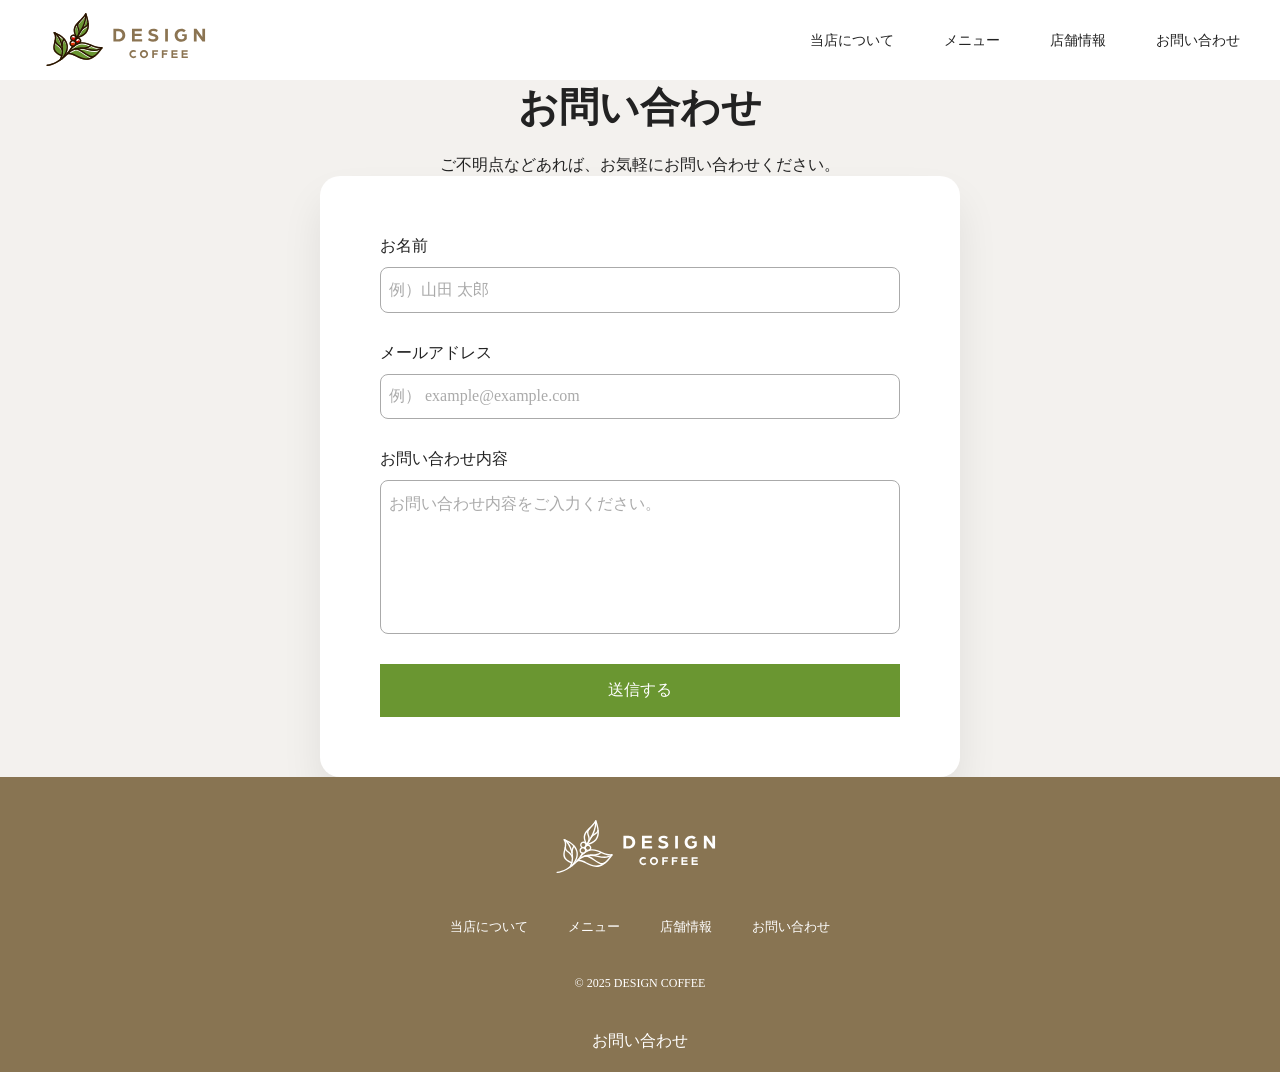
==== contact.html @ 680d5650 "Update contact.html" ====
<!DOCTYPE html>
<html lang="ja">

<head>
	<meta charset="UTF-8">
	<meta name="viewport" content="width=device-width, initial-scale=1.0">
	<title>Document</title>
	<link rel="stylesheet" href="style1.css">
	<link rel="stylesheet" href="reset.css">
	<link rel="stylesheet" href="./style2.css">
</head>

<body>
	<header>
		<h1>
			<a href="index1.html" class="logo">
				<img src="img/logo.svg" alt="DESIGN COFFEEのロゴ">
			</a>
		</h1>
		<nav>
			<ul>
				<li><a href="index1.html#about">当店について</a></li>
				<li><a href="index1.html#menu">メニュー</a></li>
				<li><a href="index1.html#shop">店舗情報</a></li>
				<li><a href="index1.html#contact">お問い合わせ</a></li>
			</ul>
		</nav>
	</header>
<main>
	<main class="lower-main">
		<div class="lower-heading-group">
			<h2>お問い合わせ</h2>
			<p>ご不明点などあれば、お気軽にお問い合わせください。</p>
		</div>
		<form class="form-box" action="https://api.staticforms.xyz/submit" method="post">
	<input type="hidden" name="accessKey" value="sf_72eaf59fbf68875d3f98c54a">
	<input type="hidden" name="redirectTo" value="https://www.sus.ac.jp/">
	<div class="form-item">
		<label>お名前</label>
		<input type="text" name="name" placeholder="例）山田 太郎">
	</div>
	<div class="form-item">
		<label>メールアドレス</label>
		<input type="email" name="email" placeholder="例） example@example.com">
	</div>
	<div class="form-item">
		<label>お問い合わせ内容</label>
		<textarea rows="7" name="message" placeholder="お問い合わせ内容をご入力ください。"></textarea>
	</div>
	<div class="form-item">
		<button type="submit">送信する</button>
	</div>
	<input type="hidden" name="redirectTo" value="https://www.sus.ac.jp/">
	</form>
</main>	

<footer>
	<a href="index1.html" class="logo">
		<img src="img/logo-white.svg" alt="DESIGN COFFEEのロゴ">
	</a>
	<nav>
		<ul>
			<li>
				<a href="index1.html#about">当店について</a>
			</li>
			<li>
				<a href="index1.html#menu">メニュー</a>
			</li>
			<li>
				<a href="index1.html#shop">店舗情報</a>
			</li>
			<li>
				<a href="index1.html#contact">お問い合わせ</a>
			</li>
		</ul>
	</nav>
	<p class="copyright">&copy; 2025 DESIGN COFFEE</p>
	<a href="contact.html">お問い合わせ</a>
</footer>
</body>
</html>
---- style1.css ----
.container {
	max-width: 1160px;
	margin: 0 auto;
	padding: 0 40;

}

header {
	padding: 10px 40px;
	display: flex;
	align-items: center;
	justify-content: space-between;

	.logo {
		display: block;

		img {
			display: block;
			height: 60px;
		}
	}

	nav {
		ul {
			display: flex;
			align-items: center;
			gap: 50px;
		}

		a {
			font-size: 14px;
			font-weight: 400;

			&:hover {
				color: aquamarine;
				text-decoration: underline;
			}
		}
	}
}

.hero {
	color: #fff;
	text-align: center;
	height: 640px;
	background-image: url(./hero-background.jpg);
	background-size: cover;
	display: flex;
	flex-direction: column;
	align-items: center;
	justify-content: center;
	position: relative;

	h2 {
		font-size: 48px;
		font-weight: 700;
		margin-top: 20px;
	}

	p {
		font-size: 20px;
		font-weight: 400;
		margin-top: 20px;
	}

	a {
		display: grid;
		place-items: center;
		width: 60px;
		height: 60px;
		background-color: #6A9631;
		border-radius: 50%;
		box-shadow: 0px 12px 20px rgb(0 0 0 /0.1);
		position: absolute;
		left: 50%;
		transform: translate(-50%, 50%);
		bottom: 0;

		img {
			width: 24px;
			height: 24px;
		}
	}

}

main {
	/*共通セクション*/
	.main-section {
		padding: 80px 0 100px;
		/*見出しグループ*/
		.heading-group {
			text-align: center;
			margin: 0 0 60px;

			h2 {
				color: #887452;
				font-size: 40px;
				font-weight: 700;
			}

			span {
				color: #222;
				font-size: 14px;
				font-weight: 400;
				letter-spacing: 0.08em;
				display: block;
				margin-top: 10px;
			}

			&::after {
				content: "";
				display: block;
				width: 40px;
				height: 4px;
				background-color: #6A9631;
				border-radius: 4px;
				margin: 30px auto 0;
			}
		}
	}
}

.about {
	.layout {
		display: grid;
		grid-template-columns: 1fr 1fr;
		align-items: start;
		gap: 60px;
	}

	.image {
		border-radius: 40px;
		overflow: hidden;

		img {
			aspect-ratio: 5 / 4;
			width: 100%;
			object-fit: cover;
		}
	}

	.text {
		img {
			height: 60px;
		}

		h3 {
			font-size: 28px;
			font-size: 700;
			margin-top: 20px;
		}

		p {
			margin-top: 20px;
		}
	}
}

.name {
	font-size: 14px
}

.price {
	font-size: 14px;
	font-weight: 700;
	line-height: 1;
	letter-spacing: 0;
	text-align: right;
}

.shop {
	.layout {
		display: grid;
		grid-template-columns: 1fr 1fr;
		align-items: start;
		gap: 60px;
	}

	.text {
		h3 {
			text-align: center;
			font-size: 20px;
			font-weight: 700;
			margin: 0 0 20px;
			display: flex;
			align-items: baseline;
			gap: 1em;

			span {
				font-size: 0.6em;
			}
		}
	}
}

dl {
	display: grid;
	grid-template-columns: 100px 1fr;

	dt,
	dd {
		font-size: 14px;
		padding: 10px;
		border-top: 1px solid #ccc;
	}
}

.map {
	border-radius: 40px;
	overflow: hidden;

	iframe {
		width: 100%;
		height: auto;
		aspect-ratio: 5 / 4;
	}
}

.contact {
	text-align: center;
	background-color: #f3f1ee;

	.layout {
		display: grid;
		grid-template-columns: 1fr 1fr;
		gap: 40px;
		margin-top: 60px;
		margin-inline: auto;
		max-width: 700px;
	}

	.label {
		margin-bottom: 20px;
	}

	.number {
		font-size: 30px;
		font-weight: 700;
		line-height: 1;
		letter-spacing: 0;

		img {
			width: 1em;
		}
	}

	.hour {
		font-size: 13px;
		display: block;
		margin-top: 1em;
	}

	.button {
		display: inline-block;
		color: #fff;
		background: #6A9631;
		padding: 1em 2em;
		border-radius: 8px;
	}
}

.menu-list {
	display: grid;
	grid-template-columns: 1fr 1fr 1fr 1fr;
	gap: 20px;
}

.menu-card {
	padding: 10px;
	background-color: #fff;
	border-radius: 20px;
	display: grid;
	gap: 5px;
}

.menu-card img {
	width: 100px;
	aspect-ratio: 4 / 3;
	object-fit: cover;
	border-radius: 12px;
}

.menu-card .name {
	font-size: 14px;
}

.menu-card .price {
	font-size: 14px;
	font-weight: 700;
	line-height: 1;
	letter-spacing: 0;
	text-align: right;
}
.button{
	display: inline-block;
	color: #fff;
	background-color: #6A9631;
	padding: 1em 8px;
	border-radius: 8px;
}
footer{
	color: #fff;
	background-color: #887452;
	padding: 40px 20px 20px;
	display: grid;
	justify-items: center;
	gap: 40px;
	.logo{
		display: block;
		img{
			display: block;
			height: 60px;
		}
	}
	ul{
		display: flex;
		gap: 40px;
		a{
			font-size: 13px;
		}
	}
.copyright{
	font-size: 12px;
}
}
---- style2.css ----
.lower-main{
	padding: 80px 0 1oopx;
	background-color: #f3f1ee;
}
.lower-heading-group{
	text-align: center;
	display: grid;
	justify-items: center;
	gap: 20px;
	h2{
		font-size: 40px;
		font-weight: 700;
	}
}
.form-box{
	max-width: 640px;
	margin: 0 auto;
	border-radius: 20px;
	padding: 60px;
	background-color: #fff;
	box-shadow: 0px 24px 40px rgb(0 0 0 / 0.08);
}
.form-item{
	display: grid;
	gap: 10px;
	labeel{
		font-size: 14px;
	}
	+ .form-item{
		margin-top: 30px;
	}
	input,
	textarea{
		border: 1px solid #aaa;
		padding: 0.8em 0.5em;
		border-radius: 8px;
		&::placeholder{
			color: #aaa;
		}
	}
	textarea{
		resize: none;}
		button{
			font-size: 16px;
			display: inline-block;
			color: #fff;
			background-color: #6A9631;
			border: none;
			padding: 1em 2em;
			&:hover{
				background-color: #6A9631;
			}
		}
}
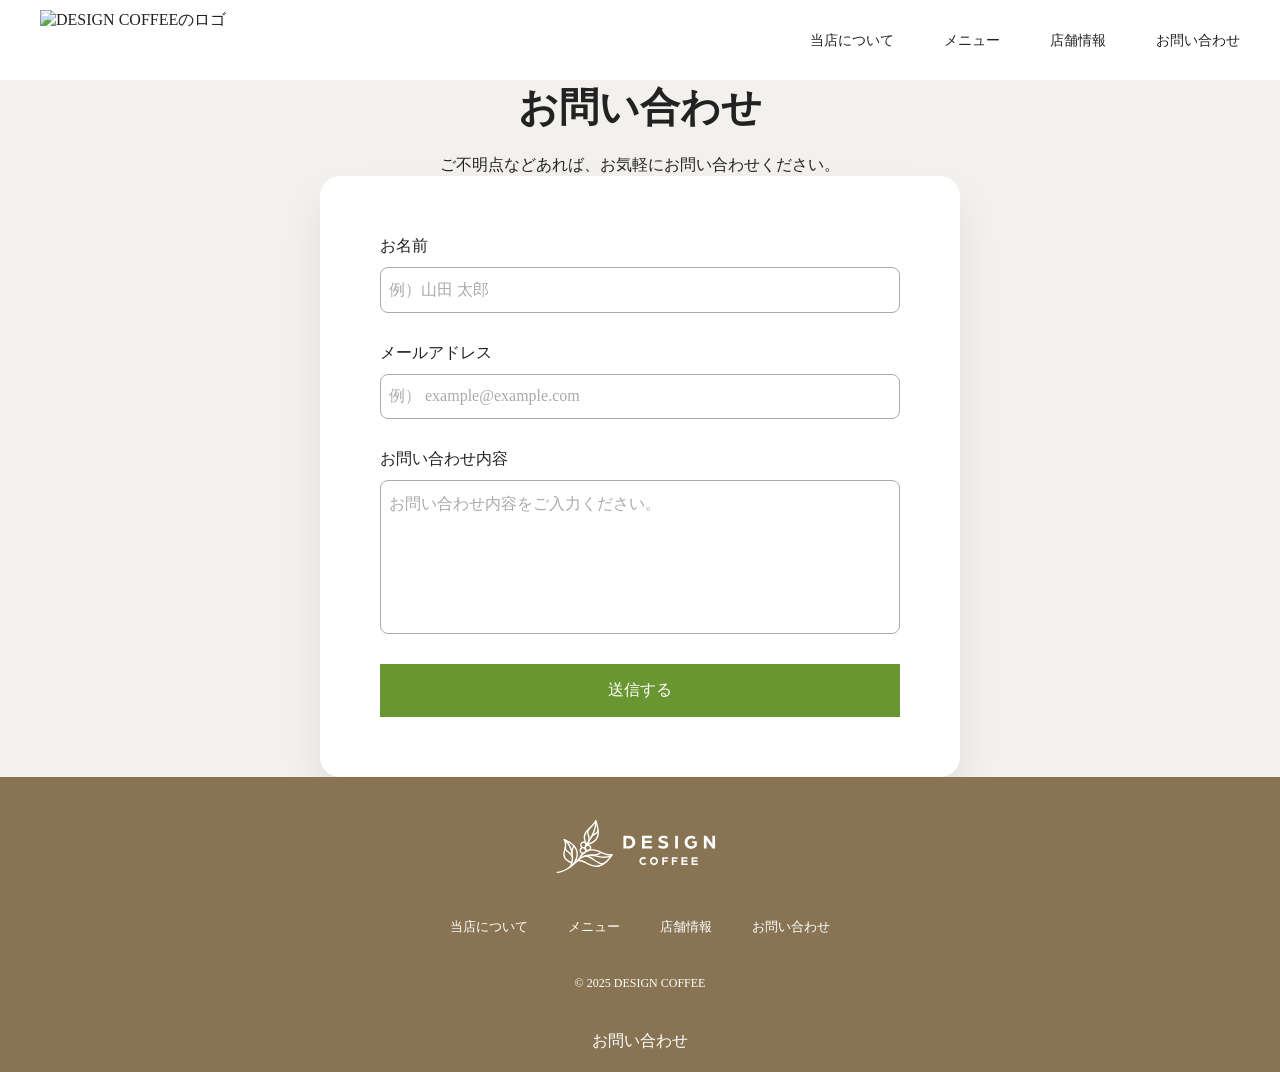
==== commit 731cbcc3: "Update contact.html" ====
--- a/contact.html
+++ b/contact.html
@@ -14,7 +14,7 @@
 	<header>
 		<h1>
 			<a href="index1.html" class="logo">
-				<img src="img/logo.svg" alt="DESIGN COFFEEのロゴ">
+				<img src="../logo.svg" alt="DESIGN COFFEEのロゴ">
 			</a>
 		</h1>
 		<nav>
--- a/style1.css
+++ b/style1.css
@@ -43,7 +43,7 @@
 	color: #fff;
 	text-align: center;
 	height: 640px;
-	background-image: url(./hero-background.jpg);
+	background-image: url(img/hero-background.jpg);
 	background-size: cover;
 	display: flex;
 	flex-direction: column;
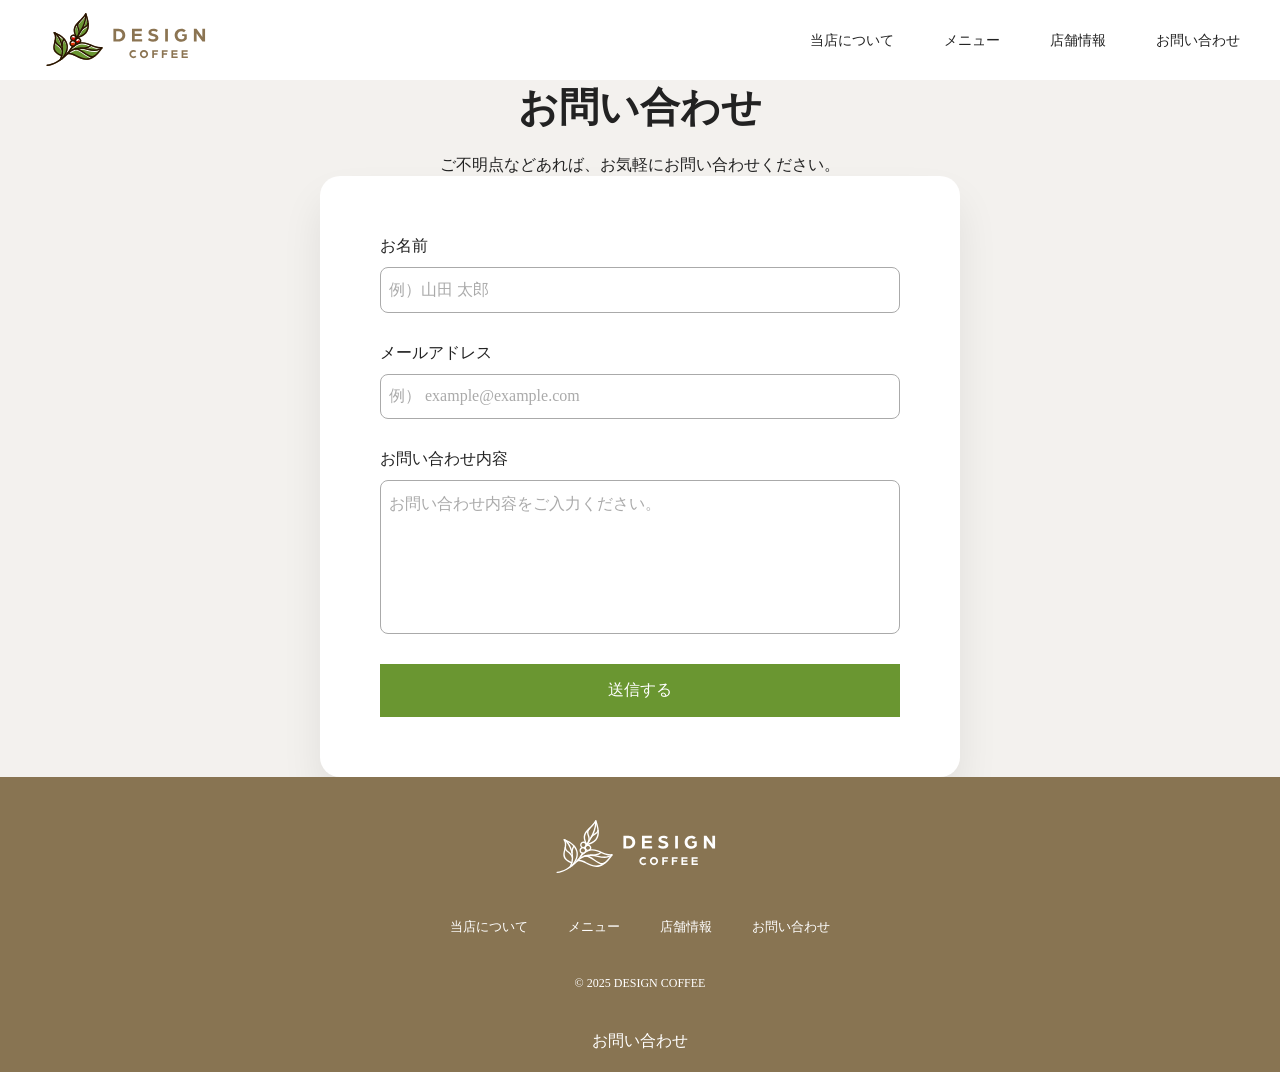
==== commit 78a30854: "Update contact.html" ====
--- a/contact.html
+++ b/contact.html
@@ -14,7 +14,7 @@
 	<header>
 		<h1>
 			<a href="index1.html" class="logo">
-				<img src="../logo.svg" alt="DESIGN COFFEEのロゴ">
+				<img src="img/logo.svg" alt="DESIGN COFFEEのロゴ">
 			</a>
 		</h1>
 		<nav>
--- a/style1.css
+++ b/style1.css
@@ -43,7 +43,7 @@
 	color: #fff;
 	text-align: center;
 	height: 640px;
-	background-image: url(img/hero-background.jpg);
+	background-image: url(../hero-background.jpg);
 	background-size: cover;
 	display: flex;
 	flex-direction: column;
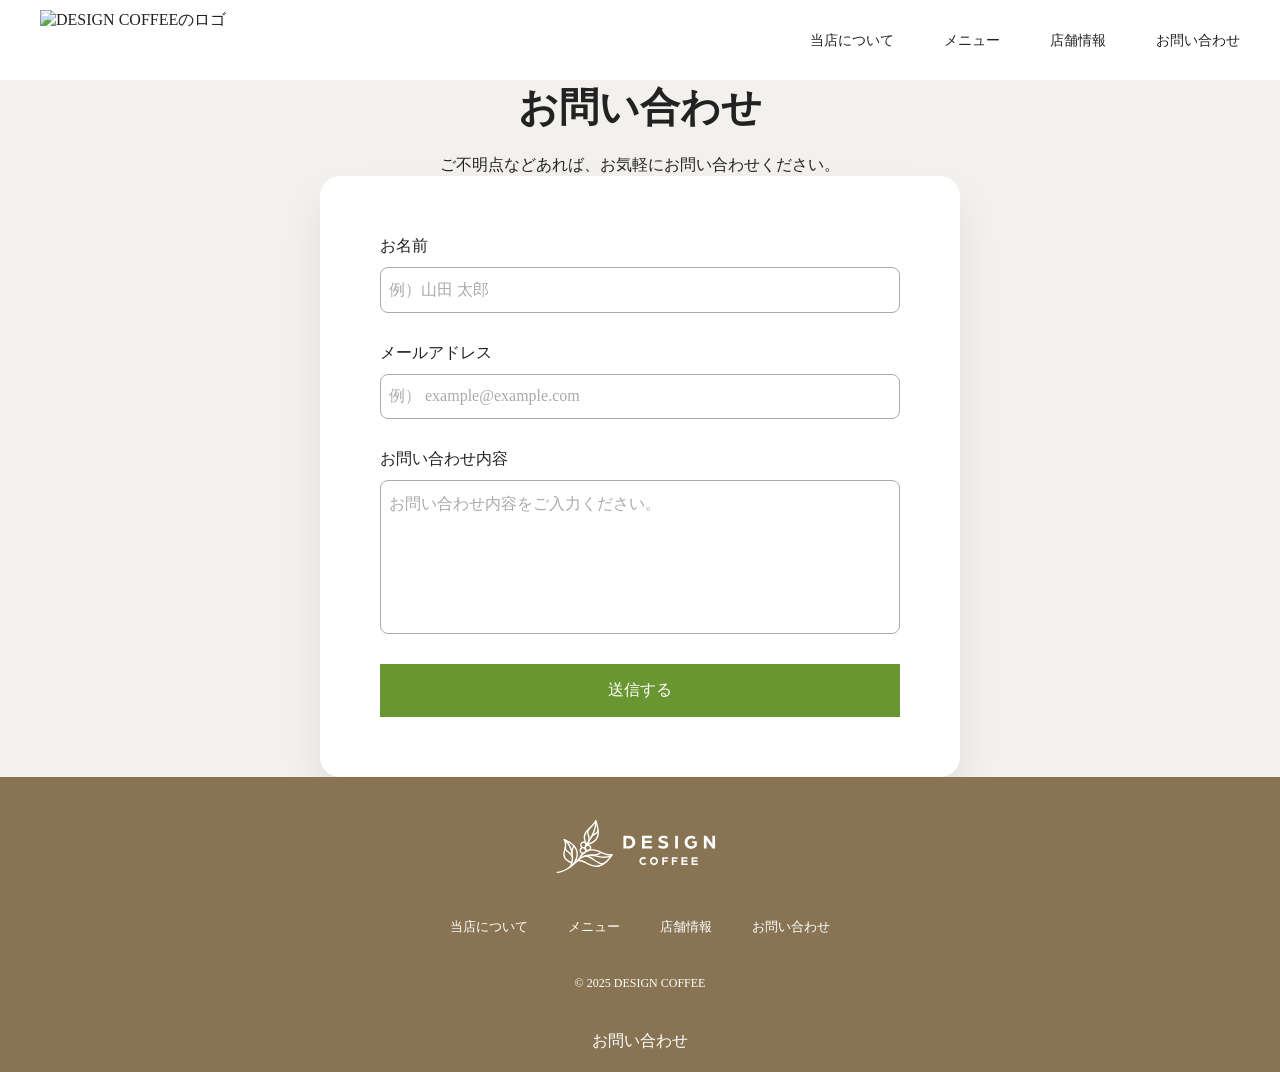
==== commit dd66542b: "Update contact.html" ====
--- a/contact.html
+++ b/contact.html
@@ -14,7 +14,7 @@
 	<header>
 		<h1>
 			<a href="index1.html" class="logo">
-				<img src="img/logo.svg" alt="DESIGN COFFEEのロゴ">
+				<img src=".../logo.svg" alt="DESIGN COFFEEのロゴ">
 			</a>
 		</h1>
 		<nav>
